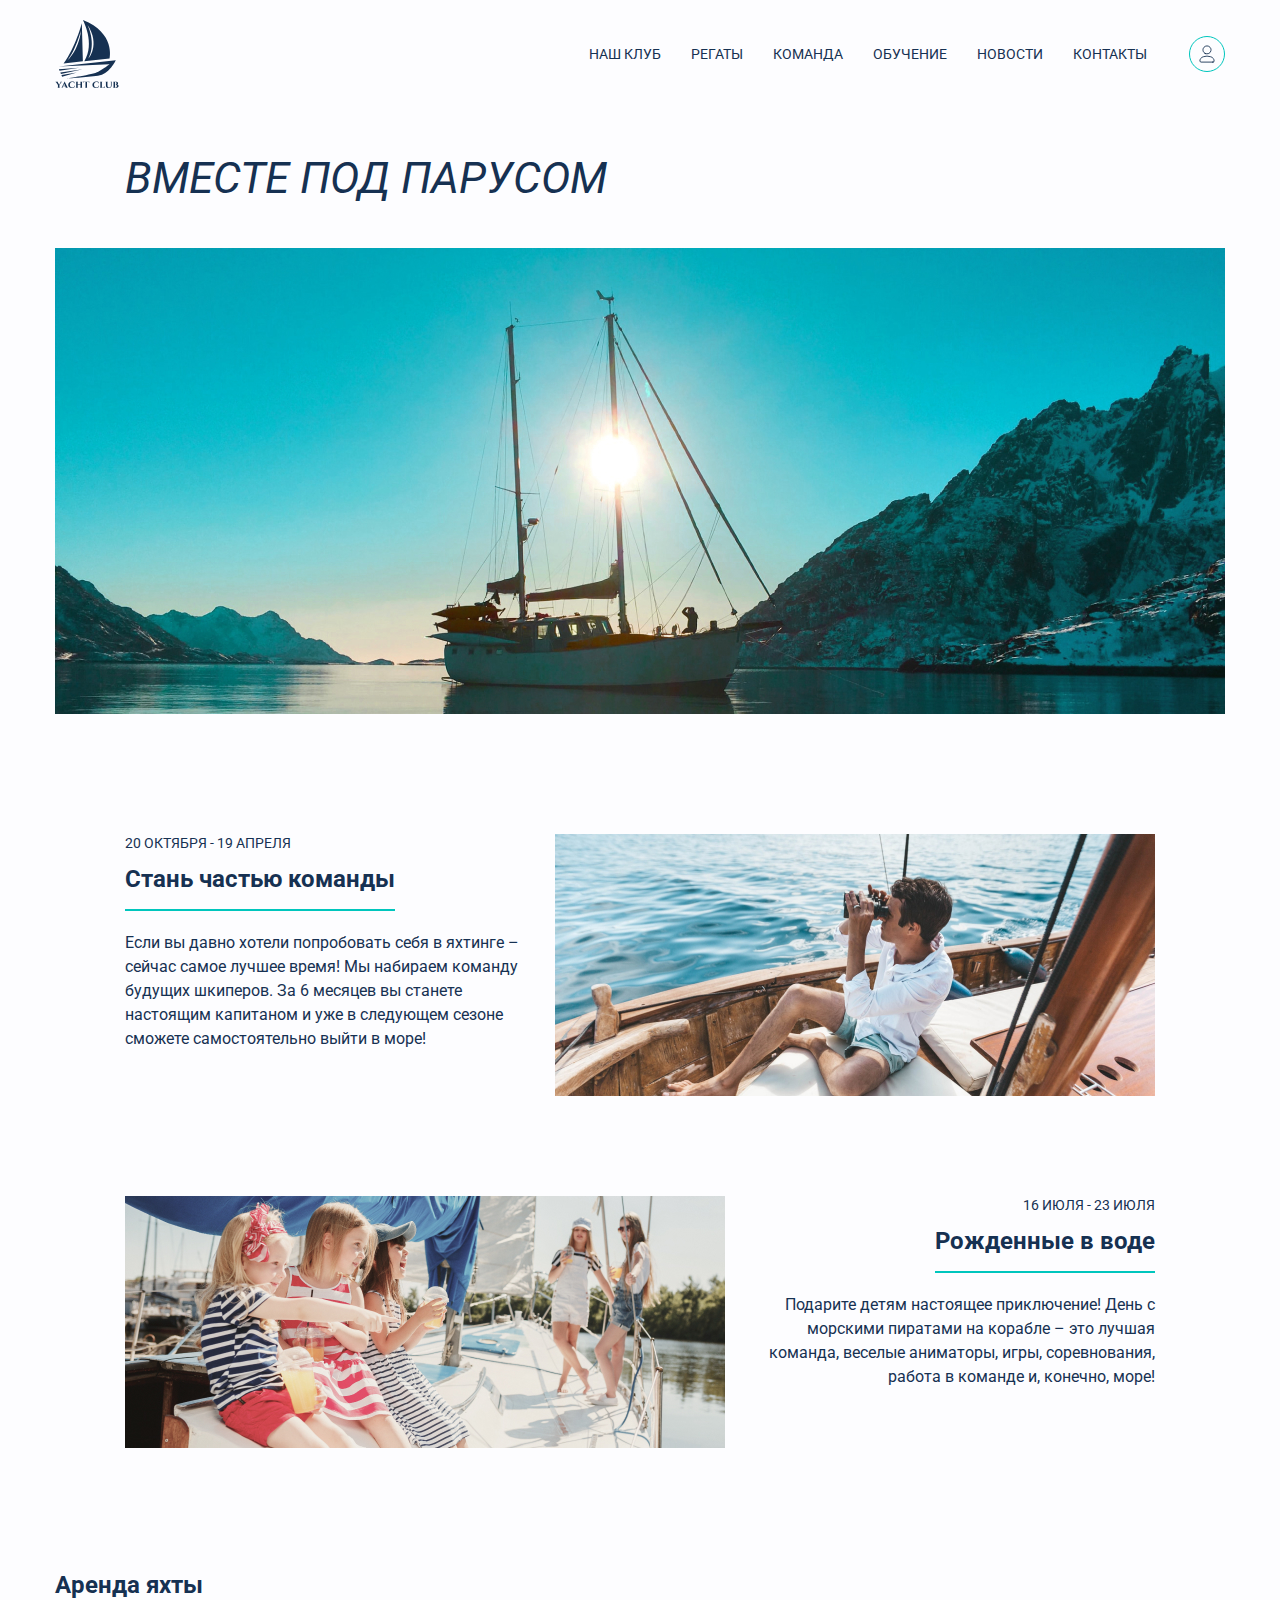
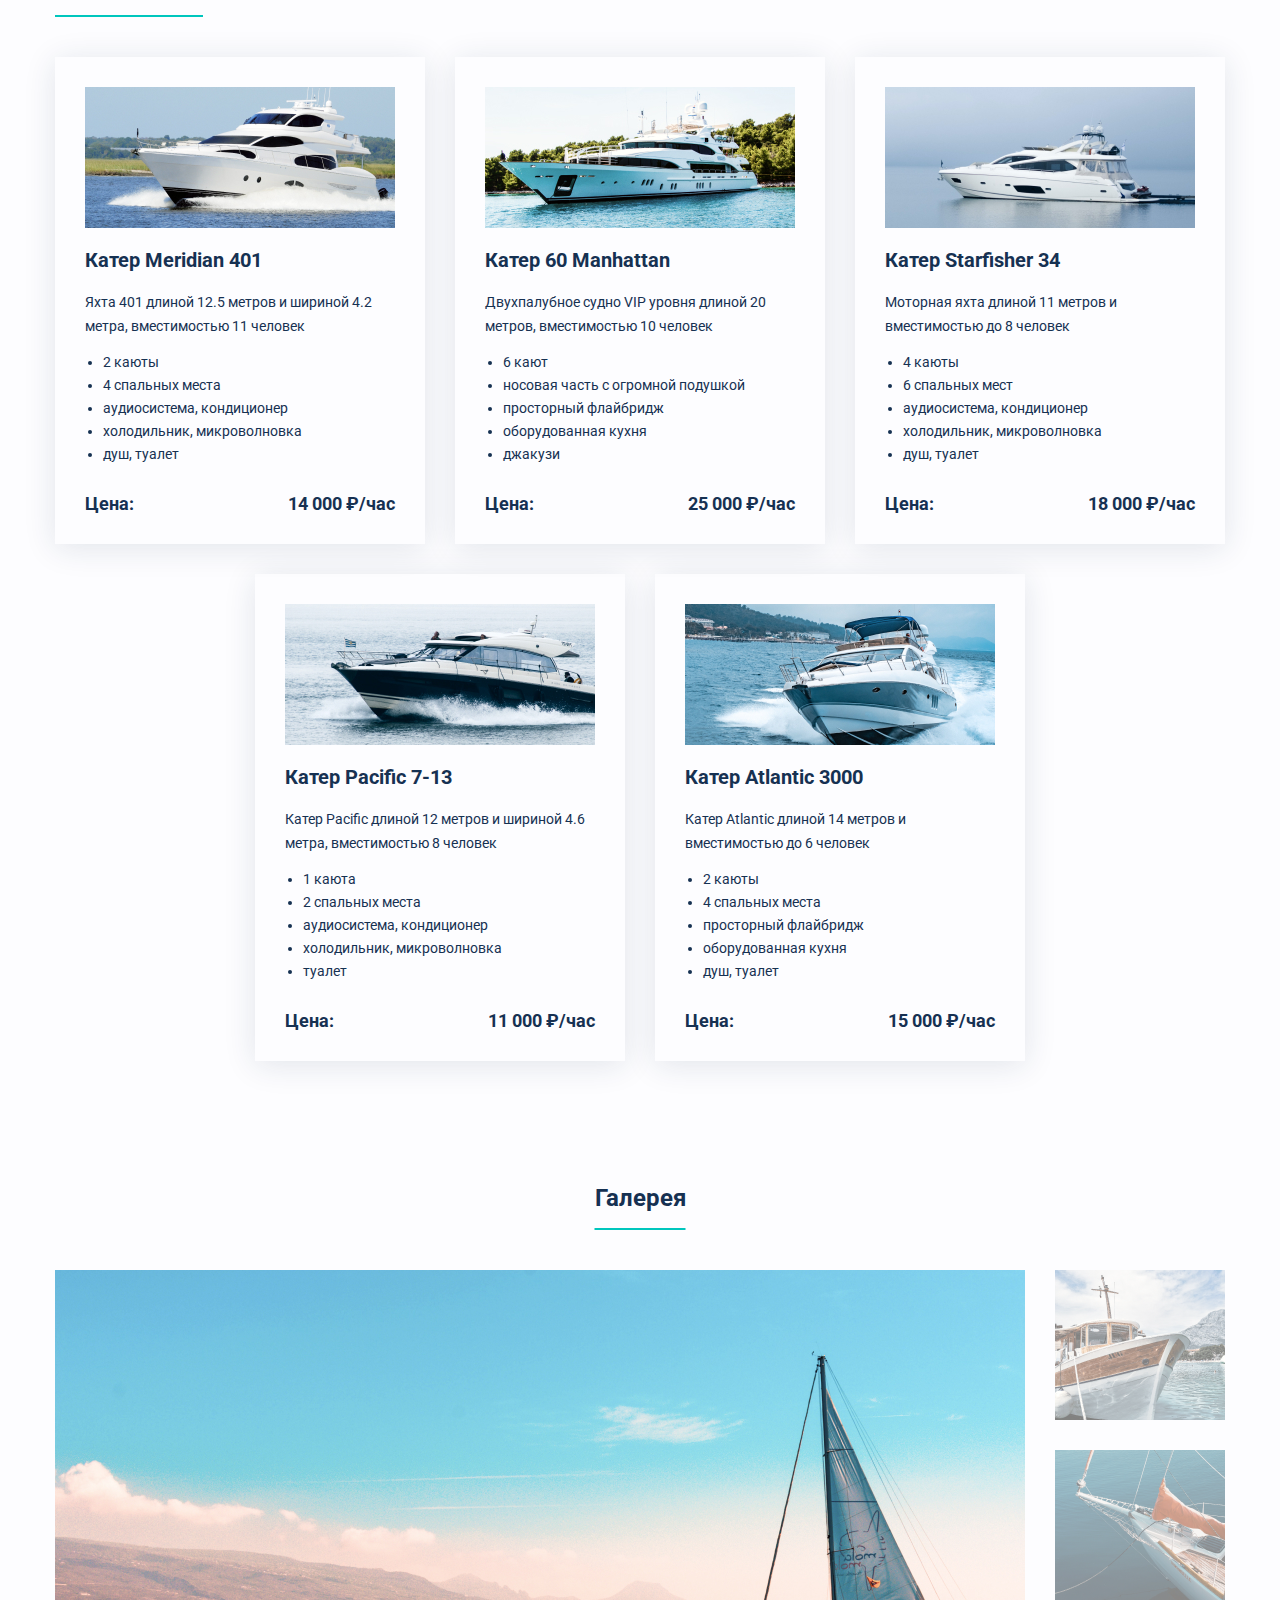
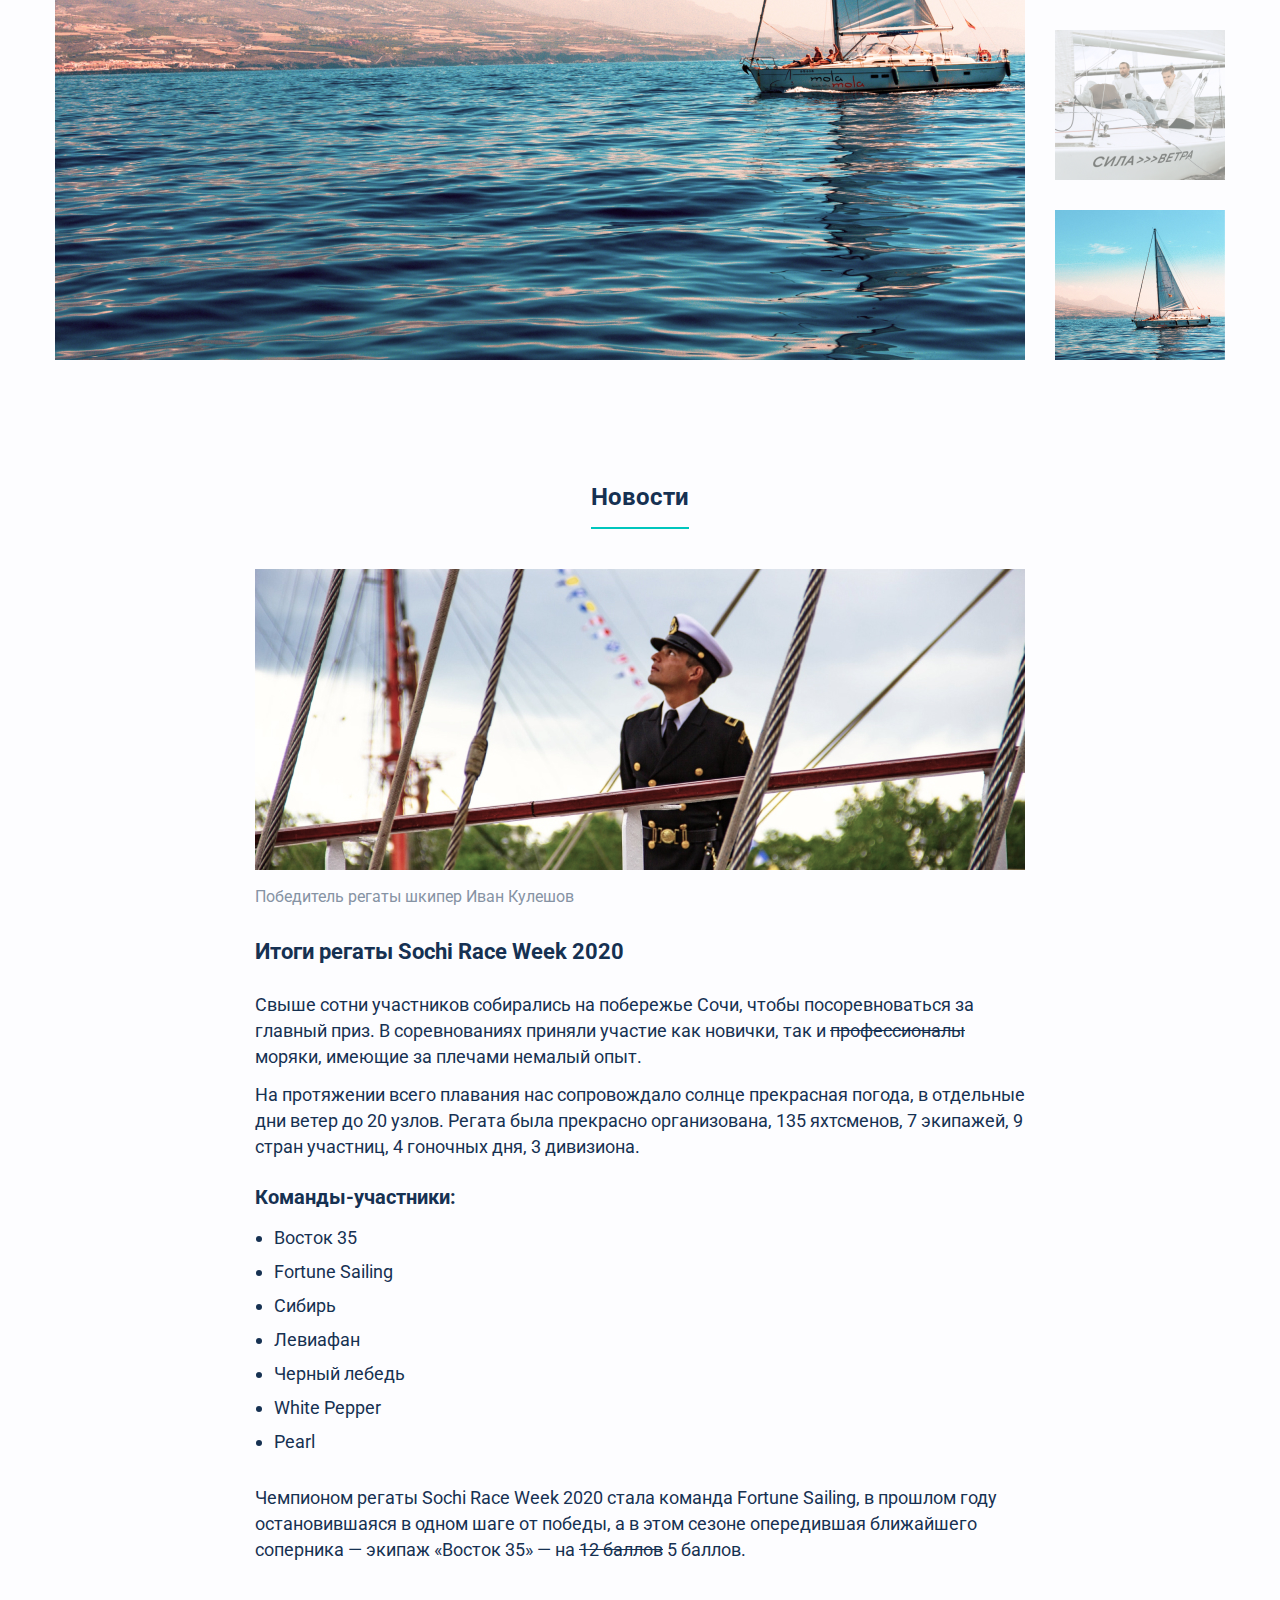
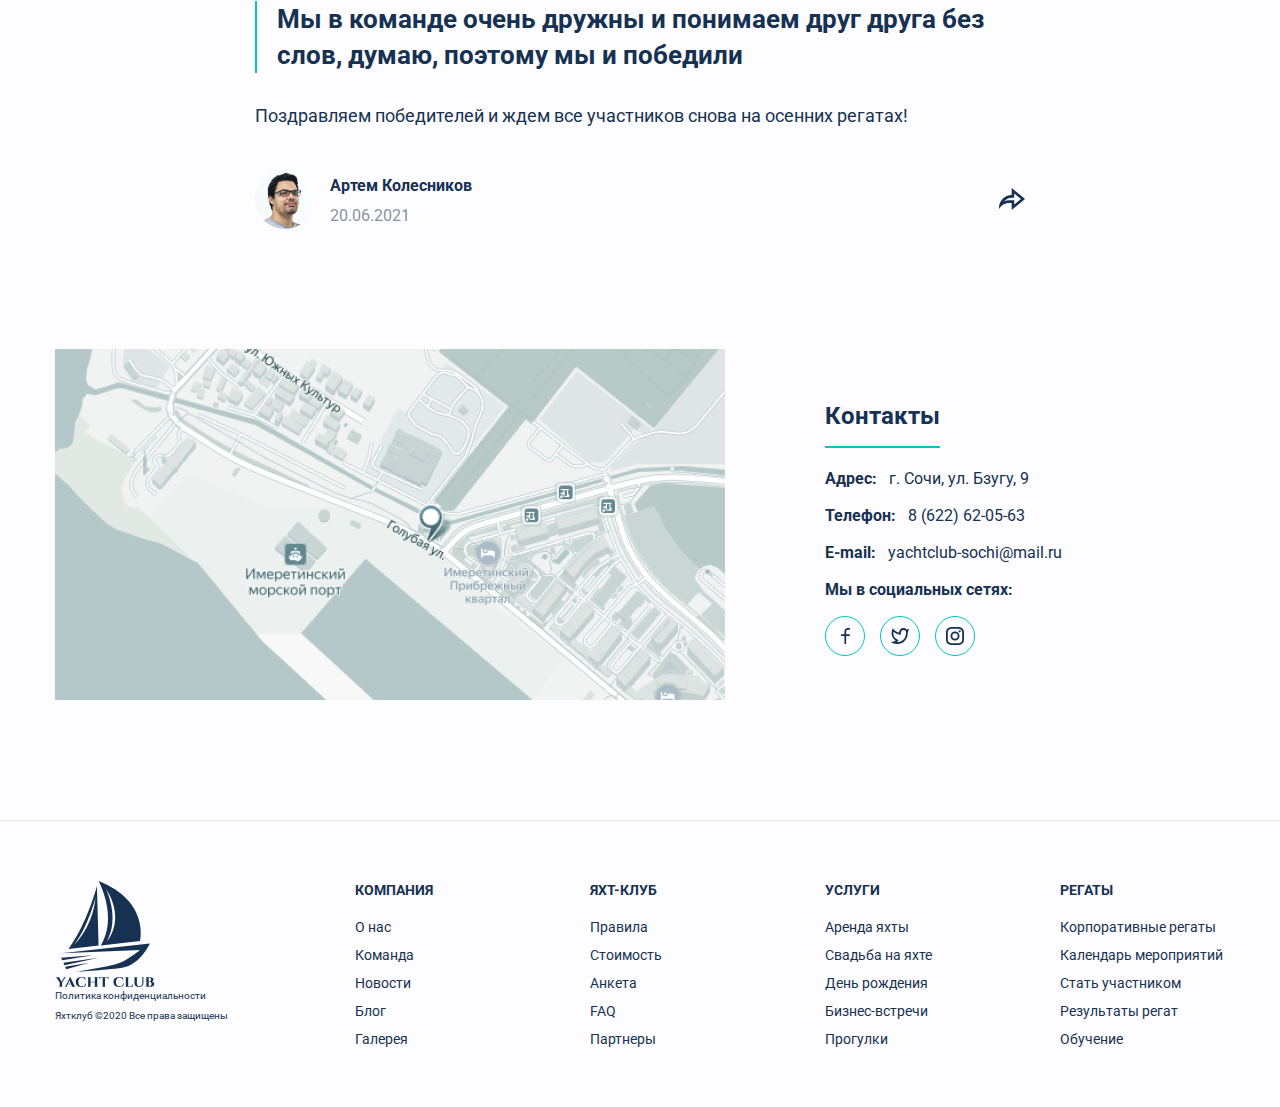
==== Start in programming/sail-club/index.html @ a85963a0 "new files" ====
<!DOCTYPE html>
<html lang="ru">
<head>
    <meta charset="UTF-8">
    <link rel="preconnect" href="https://fonts.googleapis.com">
    <link rel="preconnect" href="https://fonts.gstatic.com" crossorigin>
    <link href="https://fonts.googleapis.com/css2?family=Roboto:ital,wght@0,400;0,700;1,400&display=swap" rel="stylesheet">
    <link href="css/style.css" rel="stylesheet">
    <title>Яхт-клуб</title>
</head>
<body class="page">
    <header class="page-header">
        <nav class="main-nav">
            <a class="logo" href="#"><img src="img/logo.svg" width="64" height="68" alt="Логотип яхт-клуба Yacht Club"></a>
            <ul class="site-navigation">
                <li class="site-navigation-item"><a href="#">Наш клуб</a></li>
                <li class="site-navigation-item"><a href="#">Регаты</a></li>
                <li class="site-navigation-item"><a href="#">Команда</a></li>
                <li class="site-navigation-item"><a href="#">Обучение</a></li>
                <li class="site-navigation-item"><a href="#">Новости</a></li>
                <li class="site-navigation-item"><a href="#">Контакты</a></li>
            </ul>
            <a class="signin" href="#"><img src="img/user.svg" width="16" height="18" alt="Кабинет пользователя"></a>
        </nav>
    </header>

    <main class="main-content">
        <section class="hero">
            <h1>Вместе под парусом</h1>
            <img src="img/main-photo-1.jpg" width="1170" height="466" alt="Парусное судно на закате">
        </section>
        <article class="blog-article blog-article-1">
            <div class="blog-article-content">
                <p class="blog-article-date"><time datetime="2024-10-20">20 октября</time> - <time datetime="2025-04-19">19 апреля</time></p>
                <h2>Стань частью команды</h2>
                <p class="blog-article-description">Если вы давно хотели попробовать себя в яхтинге – сейчас самое лучшее время! Мы набираем команду будущих шкиперов. За 6 месяцев вы станете настоящим капитаном и уже в следующем сезоне сможете самостоятельно выйти в море!</p>
            </div>
            <img class="blog-article-img" src="img/blog-photo-1.jpg" width="600" height="262" alt="Мужчина на яхте смотрит в бинокль">
        </article>
        <article class="blog-article blog-article-2">
            <div class="blog-article-content">
                <p class="blog-article-date"><time datetime="2024-07-16">16 июля</time> - <time datetime="2025-07-23">23 июля</time></p>
                <h2>Рожденные в воде</h2>
                <p class="blog-article-description">Подарите детям настоящее приключение! День с морскими пиратами на корабле – это лучшая команда, веселые аниматоры, игры, соревнования, работа в команде и, конечно, море!</p>
            </div>
            <img class="blog-article-img" src="img/blog-photo-2.jpg" width="600" height="252" alt="Дети и взрослые на яхте">
        </article>
        <section class="rent">
            <h2>Аренда яхты</h2>
            <ul class="cards">
                <li class="card">
                    <img class="card-img" src="img/photo-card-1.jpg" width="310" height="141" alt="Катер">
                    <h3 class="card-title">Катер Meridian 401</h3>
                    <p class="card-description">Яхта 401 длиной 12.5 метров и шириной 4.2 метра, вместимостью 11 человек</p>
                    <ul class="card-features">
                        <li>2 каюты</li>
                        <li>4 спальных места</li>
                        <li>аудиосистема, кондиционер</li>
                        <li>холодильник, микроволновка</li>
                        <li>душ, туалет</li>
                    </ul>
                    <p class="card-price">
                        <span class="card-price-name">Цена:</span>
                        <span class="card-price-value">14 000 ₽/час</span>
                    </p>
                </li>
                <li class="card">
                    <img class="card-img" src="img/photo-card-2.jpg" width="310" height="141" alt="Катер">
                    <h3 class="card-title">Катер 60 Manhattan</h3>
                    <p class="card-description">Двухпалубное судно VIP уровня длиной 20 метров, вместимостью 10 человек</p>
                    <ul class="card-features">
                        <li>6 кают</li>
                        <li>носовая часть с огромной подушкой</li>
                        <li>просторный флайбридж</li>
                        <li>оборудованная кухня</li>
                        <li>джакузи</li>
                    </ul>
                    <p class="card-price">
                        <span class="card-price-name">Цена:</span>
                        <span class="card-price-value">25 000 ₽/час</span>
                    </p>
                </li>
                <li class="card">
                    <img class="card-img" src="img/photo-card-3.jpg" width="310" height="141" alt="Катер">
                    <h3 class="card-title">Катер Starfisher 34</h3>
                    <p class="card-description">Моторная яхта длиной 11 метров и вместимостью до 8 человек</p>
                    <ul class="card-features">
                        <li>4 каюты</li>
                        <li>6 спальных мест</li>
                        <li>аудиосистема, кондиционер</li>
                        <li>холодильник, микроволновка</li>
                        <li>душ, туалет</li>
                    </ul>
                    <p class="card-price">
                        <span class="card-price-name">Цена:</span>
                        <span class="card-price-value">18 000 ₽/час</span>
                    </p>
                </li>
                <li class="card">
                    <img class="card-img" src="img/photo-card-4.jpg" width="310" height="141" alt="Катер">
                    <h3 class="card-title">Катер Pacific 7-13</h3>
                    <p class="card-description">Катер Pacific длиной 12 метров и шириной 4.6 метра, вместимостью 8 человек</p>
                    <ul class="card-features">
                        <li>1 каюта</li>
                        <li>2 спальных места</li>
                        <li>аудиосистема, кондиционер</li>
                        <li>холодильник, микроволновка</li>
                        <li>туалет</li>
                    </ul>
                    <p class="card-price">
                        <span class="card-price-name">Цена:</span>
                        <span class="card-price-value">11 000 ₽/час</span>
                    </p>
                </li>
                <li class="card">
                    <img class="card-img" src="img/photo-card-5.jpg" width="310" height="141" alt="Катер">
                    <h3 class="card-title">Катер Atlantic 3000</h3>
                    <p class="card-description">Катер Atlantic длиной 14 метров и вместимостью до 6 человек</p>
                    <ul class="card-features">
                        <li>2 каюты</li>
                        <li>4 спальных места</li>
                        <li>просторный флайбридж</li>
                        <li>оборудованная кухня</li>
                        <li>душ, туалет</li>
                    </ul>
                    <p class="card-price">
                        <span class="card-price-name">Цена:</span>
                        <span class="card-price-value">15 000 ₽/час</span>
                    </p>
                </li>
            </ul>
        </section>
        <section class="gallery">
            <h2>Галерея</h2>
            <div class="slider">
                <img class="active-photo" src="img/gallery-photo-4.jpg" width="970" height="690" alt="Фото из галереи">
                <ul class="preview-list">
                    <li><a href="#"><img src="img/preview-gallery-photo-1.jpg" width="170" height="150" alt="Фото из галереи"></a></li>
                    <li><a href="#"><img src="img/preview-gallery-photo-2.jpg" width="170" height="150" alt="Фото из галереи"></a></li>
                    <li><a href="#"><img src="img/preview-gallery-photo-3.jpg" width="170" height="150" alt="Фото из галереи"></a></li>
                    <li><a href="#" class="active-item"><img src="img/preview-gallery-photo-4.jpg" width="170" height="150" alt="Фото из галереи"></a></li>
                </ul>
            </div>
        </section>
        <section class="news">
            <h2>Новости</h2>
            <article class="post">
                <figure class="post-img">
                    <img src="img/news-photo.jpg" width="770" height="301" alt="Человек в форме моряка на морском судне">
                    <figcaption>Победитель регаты шкипер Иван Кулешов</figcaption>
                </figure>
                <div class="post-content">
                    <h3>Итоги регаты Sochi Race Week 2020</h3>
                    <p>Свыше сотни участников собирались на побережье Сочи, чтобы посоревноваться за главный приз. В соревнованиях приняли участие как новички, так и <del>профессионалы</del> <ins>моряки</ins>, имеющие за плечами немалый опыт.</p>
                    <p>На протяжении всего плавания нас сопровождало солнце прекрасная погода, в отдельные дни ветер до 20 узлов. Регата была прекрасно организована, 135 яхтсменов, 7 экипажей, 9 стран участниц, 4 гоночных дня, 3 дивизиона.</p>
                    <h4>Команды-участники:</h4>
                    <ul>
                        <li>Восток 35</li>
                        <li>Fortune Sailing</li>
                        <li>Сибирь</li>
                        <li>Левиафан</li>
                        <li>Черный лебедь</li>
                        <li>White Pepper</li>
                        <li>Pearl</li>
                    </ul>
                    <p>Чемпионом регаты Sochi Race Week 2020 стала команда Fortune Sailing, в прошлом году остановившаяся в одном шаге от победы, а в этом сезоне опередившая ближайшего соперника — экипаж «Восток 35» — на <del>12 баллов</del> <ins>5 баллов</ins>.</p>
                    <blockquote>Мы в команде очень дружны и понимаем друг друга без слов, думаю, поэтому мы и победили</blockquote>
                    <p>Поздравляем победителей и ждем все участников снова на осенних регатах!</p>
                </div>
                <footer class="post-footer">
                    <img class="post-author-img" src="img/author.jpg" width="60" height="60" alt="Артем Колесников">
                    <p class="post-meta">
                        <a href="#">Артем Колесников</a>
                        <time datetime="2021-06-20">20.06.2021</time>
                    </p>
                        <a class="post-share" href="#"><img src="img/share.svg" width="26" height="22" alt="Поделиться"></a>
                </footer>
            </article>
        </section>
        <section class="contacts">
            <div class="contacts-content">
                <h2>Контакты</h2>
                <ul class="contact-items">
                    <li class="contact-item">
                        <h3>Адрес:</h3>
                        <address>г. Сочи, ул. Бзугу, 9</address>
                    </li>
                    <li class="contact-item">
                        <h3>Телефон:</h3>
                        <a href="tel:+7622620563">8 (622) 62-05-63</a>
                    </li>
                    <li class="contact-item">
                        <h3>E-mail:</h3>
                        <a href="mailto:yachtclub-sochi@mail.ru">yachtclub-sochi@mail.ru</a>
                    </li>
                    <li class="contact-item">
                        <h3>Мы в социальных сетях:</h3>
                        <ul class="social-list">
                            <li class="social-item"><a href="#"><img src="img/facebook.svg" width="9" height="16" alt="Facebook"></a></li>
                            <li class="social-item"><a href="#"><img src="img/twitter.svg" width="18" height="16" alt="Twitter"></a></li>
                            <li class="social-item"><a href="#"><img src="img/instagram.svg" width="18" height="18" alt="Instagram"></a></li>
                        </ul>
                    </li>
                </ul>
            </div>
            <img class="contacts-img" src="img/map.png" width="670" height="351" alt="Карта с адресом яхт клуба">
        </section>
    </main>

    <footer class="main-footer">
        <div class="footer-container">
            <div class="footer-column">
                <a class="logo" href="#"><img src="img/logo.svg" width="100" height="106" alt="Логотип яхт клуба"></a>
                <p class="policy"><a href="#">Политика конфиденциальности</a></p>
                <p class="copyright">Яхтклуб ©2020 Все права защищены</p>
            </div>
            <ul class="footer-navigation-topics">
                <li class="footer-navigation-topic">
                    <h2>Компания</h2>
                    <ul class="footer-navigation">
                        <li class="footer-navigation-item"><a href="#">О нас</a></li>
                        <li class="footer-navigation-item"><a href="#">Команда</a></li>
                        <li class="footer-navigation-item"><a href="#">Новости</a></li>
                        <li class="footer-navigation-item"><a href="#">Блог</a></li>
                        <li class="footer-navigation-item"><a href="#">Галерея</a></li>
                    </ul>
                </li>
                <li class="footer-navigation-topic">
                    <h2>Яхт-клуб</h2>
                    <ul class="footer-navigation">
                        <li class="footer-navigation-item"><a href="#">Правила</a></li>
                        <li class="footer-navigation-item"><a href="#">Стоимость</a></li>
                        <li class="footer-navigation-item"><a href="#">Анкета</a></li>
                        <li class="footer-navigation-item"><a href="#">FAQ</a></li>
                        <li class="footer-navigation-item"><a href="#">Партнеры</a></li>
                    </ul>
                </li>
                <li class="footer-navigation-topic">
                    <h2>Услуги</h2>
                    <ul class="footer-navigation">
                        <li class="footer-navigation-item"><a href="#">Аренда яхты</a></li>
                        <li class="footer-navigation-item"><a href="#">Свадьба на яхте</a></li>
                        <li class="footer-navigation-item"><a href="#">День рождения</a></li>
                        <li class="footer-navigation-item"><a href="#">Бизнес-встречи</a></li>
                        <li class="footer-navigation-item"><a href="#">Прогулки</a></li>
                    </ul>
                </li>
                <li class="footer-navigation-topic">
                    <h2>Регаты</h2>
                    <ul class="footer-navigation">
                        <li class="footer-navigation-item"><a href="#">Корпоративные регаты</a></li>
                        <li class="footer-navigation-item"><a href="#">Календарь мероприятий</a></li>
                        <li class="footer-navigation-item"><a href="#">Стать участником</a></li>
                        <li class="footer-navigation-item"><a href="#">Результаты регат</a></li>
                        <li class="footer-navigation-item"><a href="#">Обучение</a></li>
                    </ul>
                </li>
            </ul>
        </div>
    </footer>
</body>
</html>
---- Start in programming/sail-club/css/style.css ----
body {
    font-family: "Roboto", sans-serif;
    font-size: 16px;
    line-height: 24px;
    color: #163152;
    background-color: #FDFDFF;
    margin: 0;
}

.page-header {
    width: 1170px;
    margin: 0 auto;
    margin-bottom: 40px;
    padding: 20px 55px;
}

.main-nav {
    display: flex;
    align-items: center;
}

.logo {
    margin-right: auto;
    margin: 0;
    width: 64px;
    height: 68px;
}

.site-navigation {
    padding: 0;
    margin: 0;
    margin-right: 40px;
    list-style: none;
    width: 560px;
    margin-left: auto;
    display: flex;
}

.site-navigation-item {
    margin-right: 30px;
}

.site-navigation-item:last-child {
    margin-right: 0;
}

.site-navigation-item a {
    font-size: 14px;
    line-height: 18px;
    text-transform: uppercase;
    color: #163152;
    text-decoration: none;
}

.site-navigation-item a:hover {
    color: rgba(22, 49, 82, 0.5);
}

.site-navigation-item a:active {
    color: rgba(22, 49, 82, 0.3);
}

.signin {
    width: 34px;
    height: 34px;
    display: flex;
    align-items: center;
    justify-content: center;
    border: #00C6BD 1px solid;
    border-radius: 50%;
}

.signin:hover {
    opacity: 0.5;
}

.signin:active {
    opacity: 0.3;
}

.main-content {
    margin: 0 auto;
    padding: 0 55px;
    width: 1170px;
}

.hero {
    margin-bottom: 120px;
}

.hero h1 {
    margin-top: 0;
    margin-bottom: 40px;
    font-style: italic;
    font-weight: normal;
    font-size: 44px;
    line-height: 60px;
    text-transform: uppercase;
    margin-left: 70px;
}

.hero img {
    display: block;
}

.blog-article {
    width: 1030px;
    margin: 0 auto;
    display: flex;
    justify-content: space-between;
}

.blog-article-content {
    width: 400px;
}

.blog-article-img {
    width: 600px;
}

.blog-article-1 {
    margin-bottom: 100px;
}

.blog-article-1 .blog-article-content {
    margin-right: 30px;
}

.blog-article-2 {
    margin-bottom: 120px;
    flex-direction: row-reverse;
}

.blog-article-2 .blog-article-content {
    text-align: right;
}

.blog-article-2 .blog-article-img {
    margin-right: 30px;
}

.blog-article h2 {
    margin-top: 0;
    margin-bottom: 35px;
    font-size: 24px;
    line-height: 34px;
    text-decoration: underline;
    text-decoration-color: #00C6BD;
    text-decoration-thickness: 2px;
    text-underline-offset: 15px;
    text-underline-position: under;
}

.blog-article-date {
    font-size: 14px;
    line-height: 18px;
    text-transform: uppercase;
    margin-top: 0;
    margin-bottom: 10px;
}

.blog-article-description {
    margin-top: 0;
}

.rent {
    margin-bottom: 120px;
}

.rent h2 {
    margin: 0;
    margin-bottom: 55px;
    font-size: 24px;
    line-height: 34px;
    text-decoration: underline;
    text-decoration-color: #00c6bd;
    text-decoration-thickness: 2px;
    text-underline-offset: 15px;
    text-underline-position: under;
}

.cards {
    display: flex;
    justify-content: center;
    flex-wrap: wrap;
    padding: 0;
    margin: 0;
    list-style: none;
    gap: 30px;
}

.card {
    width: 310px;
    padding: 30px;
    box-shadow: 0px 4px 30px rgba(22, 49, 82, 0.12);
}

.card-img {
    display: block;
    margin-bottom: 21px;
}

.card-title {
    margin: 0;
    margin-bottom: 18px;
    font-size: 20px;
    line-height: 23px;
}

.card-description {
    margin: 0;
    margin-bottom: 15px; 
    font-size: 14px; 
    line-height: 24px;  
}

.card-features {
    padding: 0;
    margin: 0;
    margin-left: 18px;
    margin-bottom: 29px;
    list-style-type: disc;
}

.card-features li {
    margin-bottom: 4px;
    font-size: 14px; 
    line-height: 19px; 
}

.card-price {
    display: flex;
    justify-content: space-between;
    margin: 0;
    font-weight: bold;
    font-size: 18px;
    line-height: 21px;
}

.gallery {
    margin-bottom: 120px;
}

.gallery h2 {
    margin: 0;
    margin-bottom: 55px;
    font-size: 24px;
    line-height: 34px;
    text-align: center;
    text-decoration: underline;
    text-decoration-color: #00c6bd;
    text-decoration-thickness: 2px;
    text-underline-offset: 15px;
    text-underline-position: under;
}

.slider {
    display: flex;
    align-items: flex-start;
}

.active-photo {
    width: 970px;
    margin-right: 30px;
}

.preview-list {
    padding: 0;
    margin: 0;
    list-style: none;
    width: 170px;
}

.preview-list li {
    margin-bottom: 30px;
}

.preview-list li:last-child {
    margin-bottom: 0;
}

.preview-list a {
    position: relative;
    display: block;
}

.preview-list a::before {
    content: "";
    position: absolute;
    top: 0;
    bottom: 0;
    left: 0;
    right: 0;
    background-color: rgba(255, 255, 255, 0.5);
}

.preview-list a.active-item::before {
    background-color: transparent;
}

.preview-list img {
    display: block;
}

.news {
    width: 770px;
    margin: 0 auto;
    margin-bottom: 120px;
}

.news h2 {
    margin: 0;
    margin-bottom: 55px;
    font-size: 24px;
    line-height: 34px;
    text-align: center;
    text-decoration: underline;
    text-decoration-color: #00C6BD;
    text-decoration-thickness: 2px;
    text-underline-offset: 15px;
    text-underline-position: under;
}

.post-img {
    margin: 0;
    margin-bottom: 33px;
}

.post-img img {
    display: block;
    margin-bottom: 17px;
}

.post-img figcaption {
    margin: 0;
    font-size: 16px;
    line-height: 19px;
    color: #8693a4;
}

.post-content h3 {
    font-size: 22px;
    line-height: 26px;
    margin-top: 33px;
    margin-bottom: 27px;
}

.post h4 {
    margin-top: 24px;
    margin-bottom: 15px;
    font-size: 20px;
    line-height: 26px;
}

.post-content p {
    font-size: 18px;
    line-height: 26px;
    margin: 12px 0;
}

.post-content ins {
    text-decoration: none;
}

.post-content ul {
    padding: 0;
    margin: 0;
    margin-top: 15px;
    margin-bottom: 30px;
    margin-left: 19px;
    font-size: 18px;
    line-height: 26px;
}

.post-content li {
    margin-bottom: 8px;
}

.post-content blockquote {
    padding: 0 20px;
    margin: 0;
    margin-top: 38px;
    margin-bottom: 30px;
    font-weight: bold;
    font-size: 26px;
    line-height: 36px;
    border-left: 2px solid #00c6bd;
}  

.post-footer {
    display: flex;
    margin-top: 40px;
}

.post-author-img {
    width: 60px;
    margin-right: 15px;
    border-radius: 50%;
}

.post-meta {
    width: 500px;
    margin: 0;
    margin-top: 7px;
    margin-right: auto;
}

.post-share {
    width: 26px;
    margin-top: 19px;
}

.post-share:hover {
    opacity: 0.5;
}

.post-share:active {
    opacity: 0.3;
}

.post-meta a {
    display: block;
    margin-bottom: 9px;
    font-size: 16px;
    line-height: 19px;
    font-weight: bold;
    color: #163152;
    text-decoration: none;
}

.post-meta a:hover {
    color: rgba(22, 49, 82, 0.5);
}

.post-meta a:active {
    color: rgba(22, 49, 82, 0.3);
}

.post-meta time {
    color: #8693A4;
    font-size: 16px;
    line-height: 19px;
}

.contacts {
    display: flex;
    justify-content: space-between;
    flex-direction: row-reverse;
}

.contacts-content {
    width: 400px;
    padding-top: 50px;
}

.contacts-img {
    width: 670px;
}

.contacts h2 {
    margin: 0;
    margin-bottom: 35px;
    font-size: 24px;
    line-height: 34px;
    text-decoration: underline;
    text-decoration-color: #00c6bd;
    text-decoration-thickness: 2px;
    text-underline-offset: 15px;
    text-underline-position: under;
}

.contact-items {
    list-style: none;
    margin: 0;
    padding: 0;
}

.contact-item {
    font-size: 16px;
    line-height: 22px;
    margin: 0;
    margin-bottom: 15px;
}

.contact-item h3 {
    font-size: 16px;
    line-height: 22px;
    display: inline;
    margin: 0;
    margin-right: 8px;
}

.contact-item address {
    font-style: normal;
    display: inline;
}

.contact-item a {
    color: #163152;
    text-decoration: none;
}

.contact-item a:hover {
    color: rgba(22, 49, 82, 0.5);
}

.contact-item a:active {
    color: rgba(22, 49, 82, 0.3);
}

.social-list {
    display: flex;
    list-style: none;
    margin: 0;
    padding: 0;
    margin-top: 15px;
    list-style: none;
}

.social-item {
    margin-right: 15px;
}

.social-item a {
    display: flex;
    align-items: center;
    justify-content: center;
    width: 38px;
    height: 38px;
    border-radius: 50%;
    border: 1px solid #00c6bd;
}

.social-item a:hover {
    opacity: 0.5;
}

.social-item a:active {
    opacity: 0.3;
}

.main-footer {
    padding-top: 60px;
    padding-bottom: 60px;
    margin-top: 120px;
    font-size: 10px;
    line-height: 12px;
    border-top: 1px solid rgba(22, 49, 82, 0.1);
}

.footer-container {
    width: 1170px;
    margin: 0 auto;
    padding: 0 55px;
    display: flex;
    justify-content: space-between;
}

.footer-column {
    width: 175px;
}

.main-footer .logo {
    width: 100px;
    height: 106px;
    margin-bottom: 30px;
}

.footer-navigation-topics {
    display: flex;
    justify-content: space-between;
    width: 870px;
    list-style: none;
    padding: 0;
    margin: 0;
    font-size: 14px;
    line-height: 16px;
}

.footer-navigation-topic {
    width: 165px;
}

.footer-navigation-topic h2 {
    margin-top: 0;
    margin-bottom: 20px;
    font-size: 14px;
    line-height: 18px;
    text-transform: uppercase;
}

.footer-navigation {
    list-style: none;
    padding: 0;
    margin: 0;
}

.footer-navigation-item {
    margin-bottom: 12px;
}

.footer-navigation-item:last-child {
    margin-bottom: 0;
}

.footer-navigation-item a {
    color: #163152;
    text-decoration: none;
}

.footer-navigation-item a:hover {
    color: rgba(22, 49, 82, 0.5);
}

.footer-navigation-item a:active {
    color: rgba(22, 49, 82, 0.3);
}

.policy {
    margin: 0;
    margin-bottom: 8px;
}

.policy a {
    color: #163152;
    text-decoration: none;
}

.policy a:hover {
    color: rgba(22, 49, 82, 0.5);
}

.policy a:active {
    color: rgba(22, 49, 82, 0.3);
}

.copyright {
    margin: 0;
}
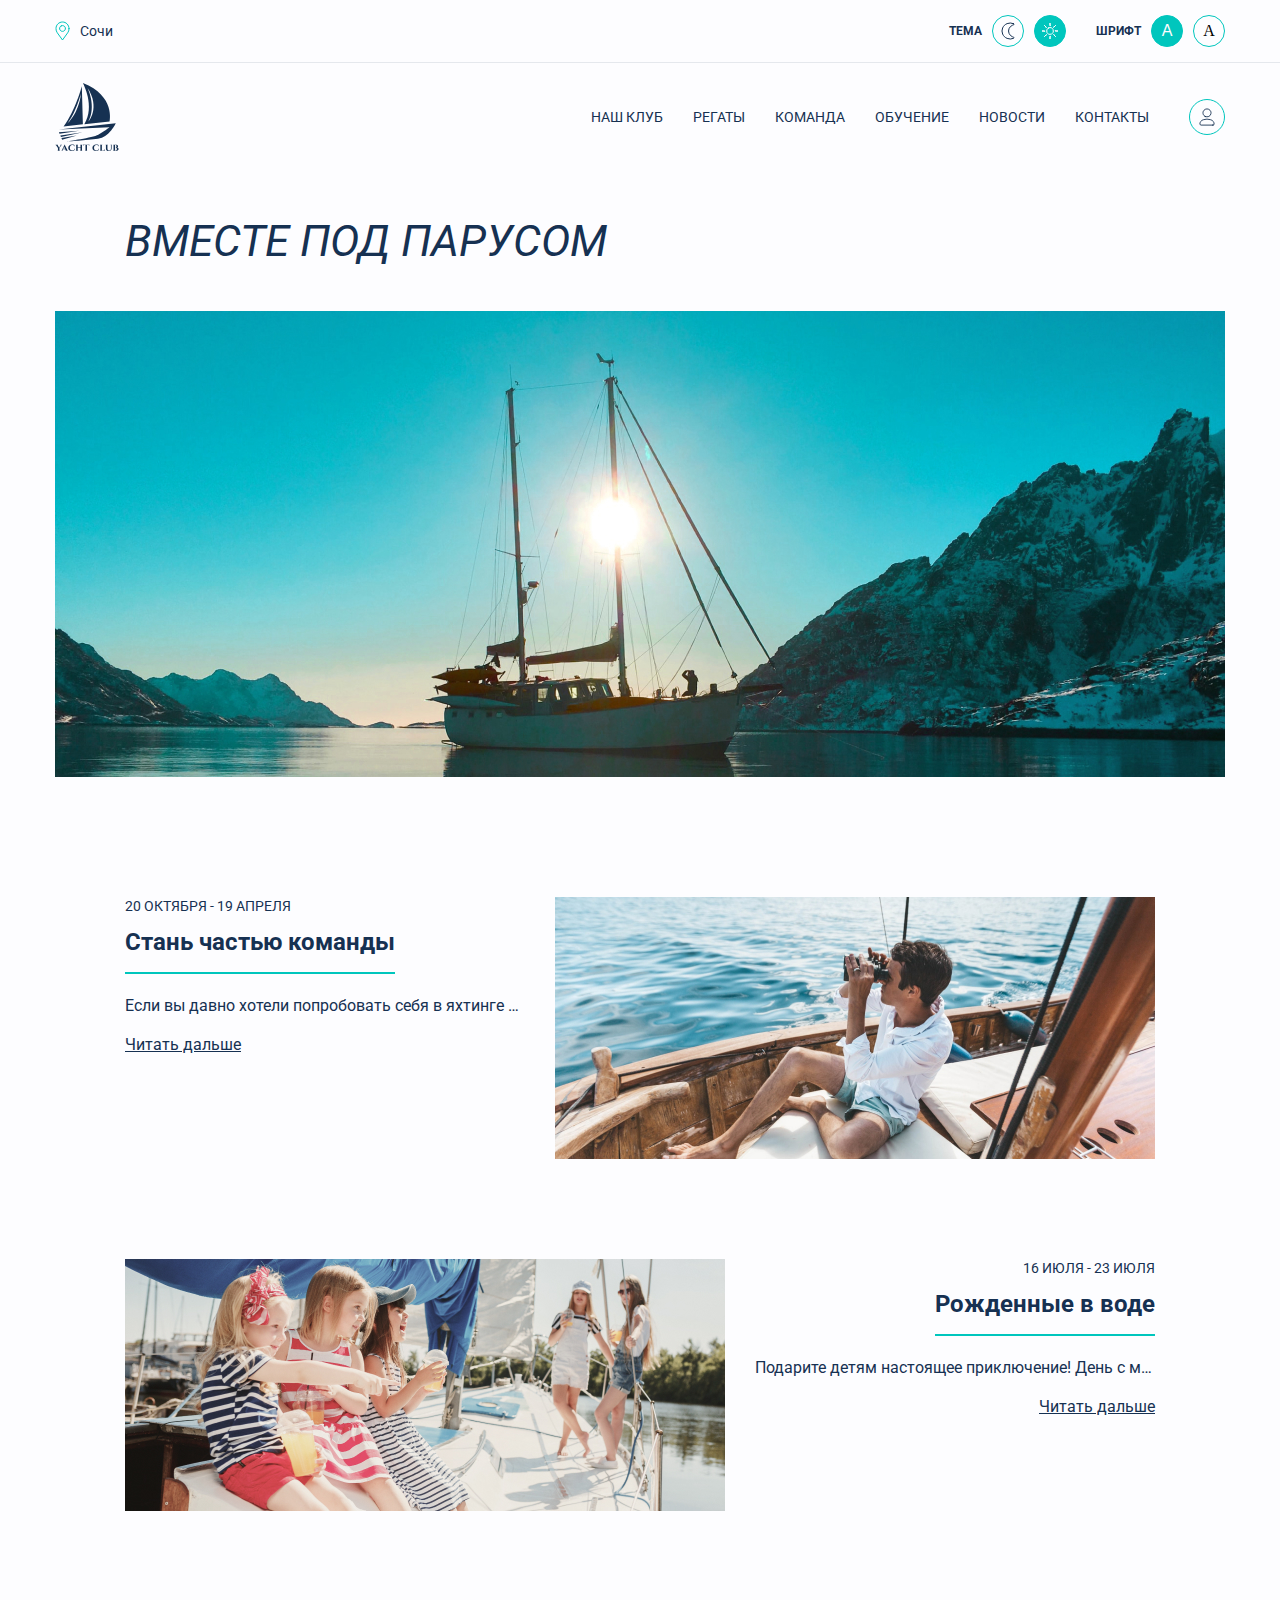
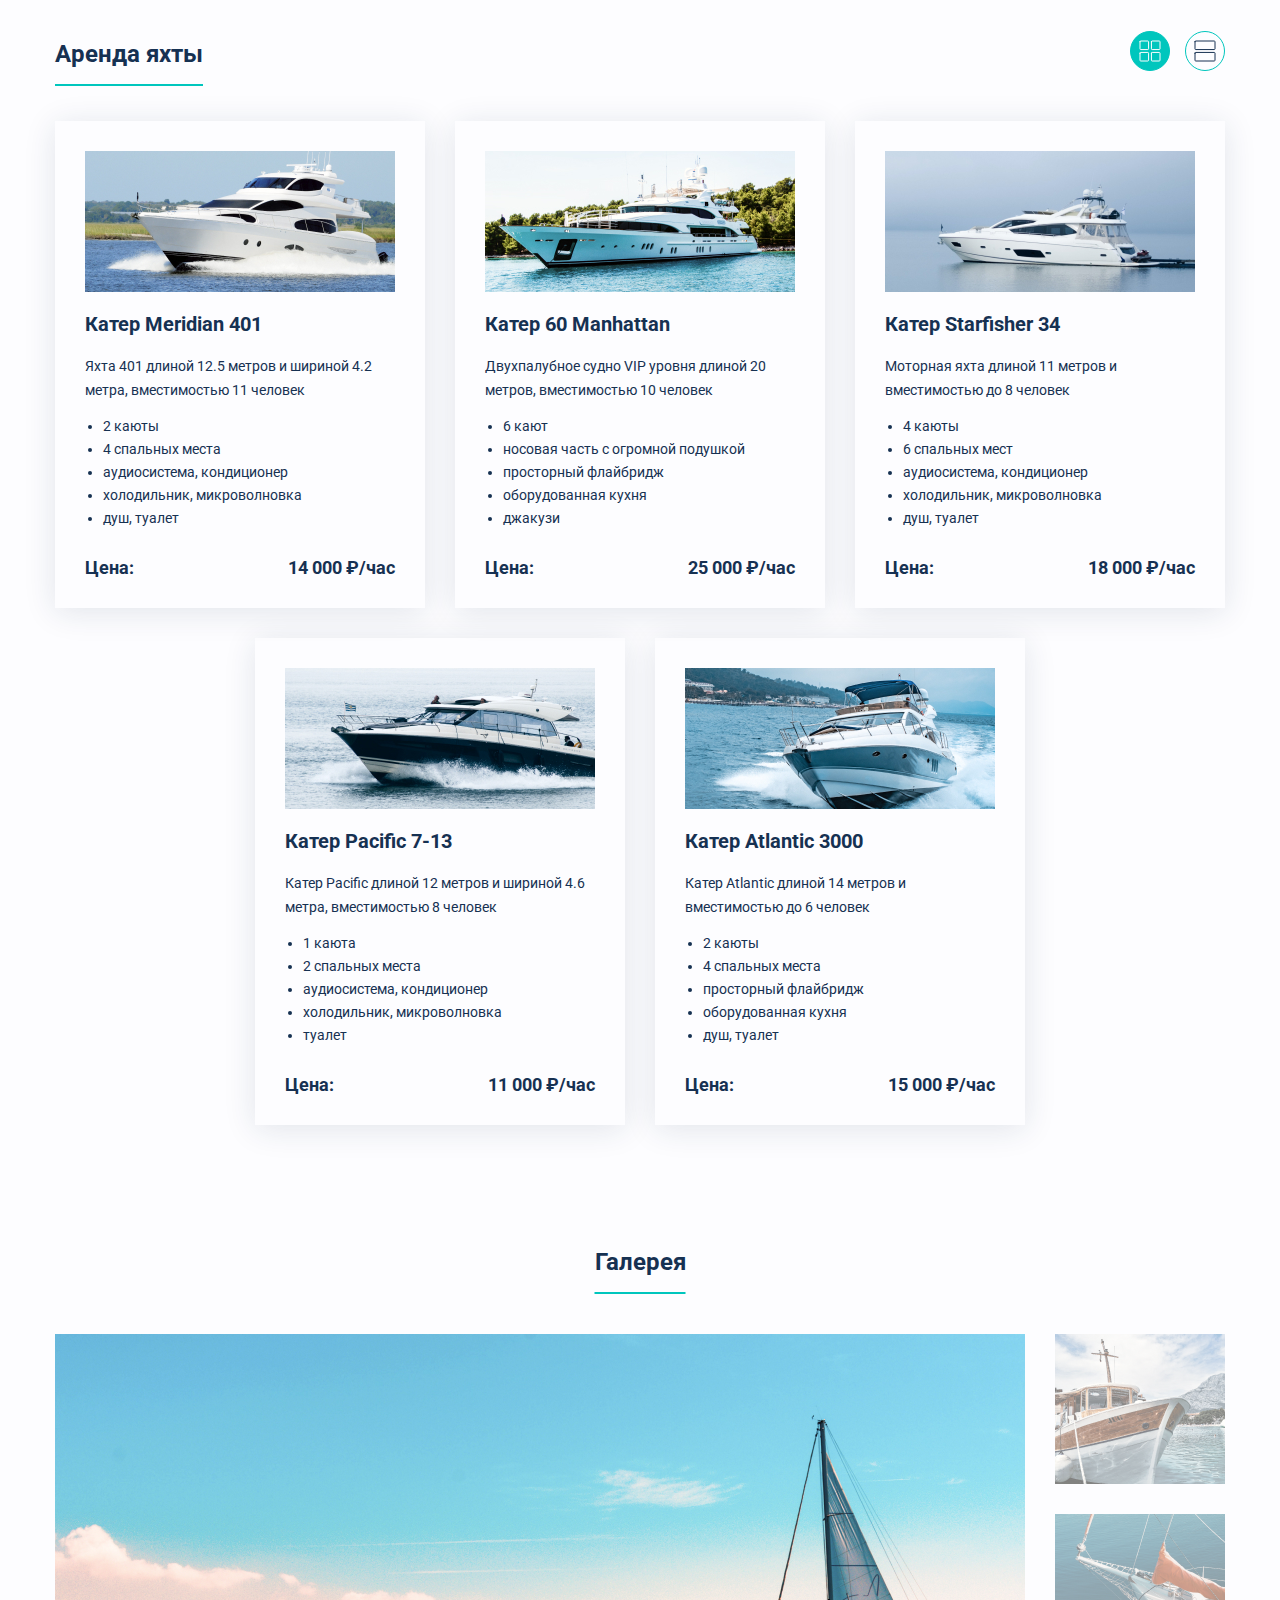
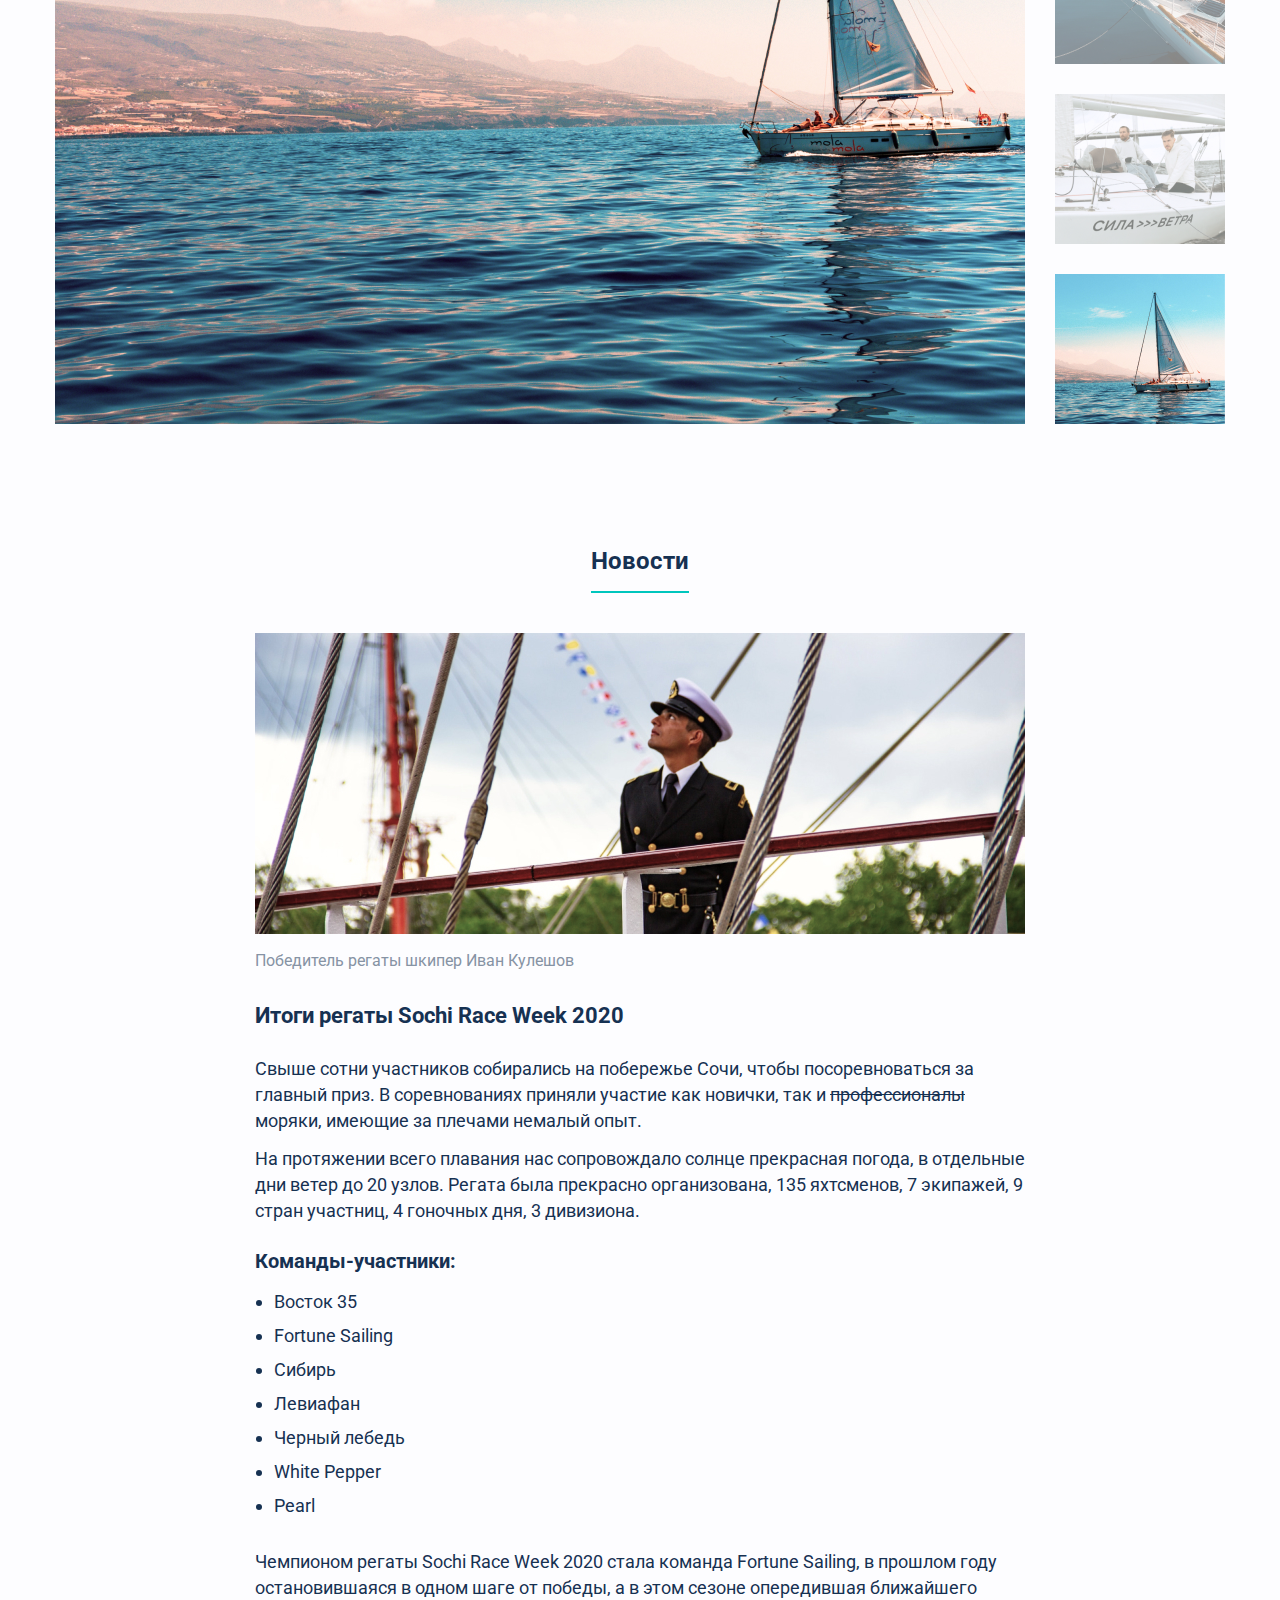
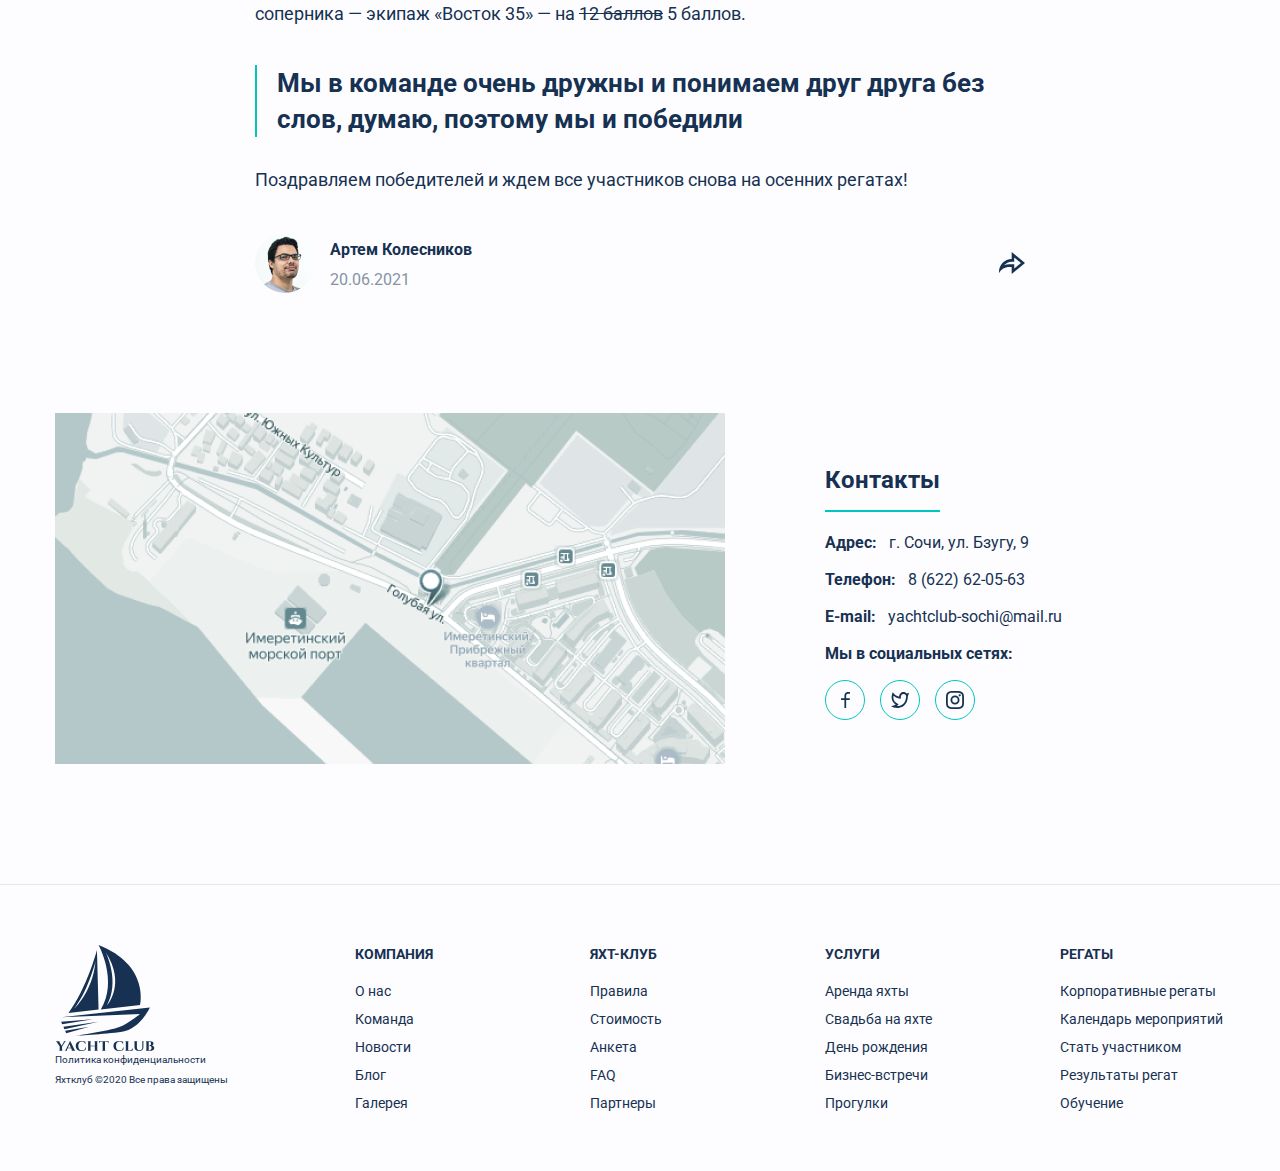
==== commit 75cfa244: "update" ====
--- a/Start in programming/sail-club/index.html
+++ b/Start in programming/sail-club/index.html
@@ -10,6 +10,21 @@
 </head>
 <body class="page">
     <header class="page-header">
+        <div class="services">
+            <div class="services-content">
+                <a class="location" href="#">Сочи</a>
+                <p class="caption">Тема</p>
+                <ul class="theme-switcher">
+                    <li><button class="theme-button-dark" type="button"></button></li>
+                    <li><button class="theme-button-light active" type="button"></button></li>
+                </ul>
+                <p class="caption">Шрифт</p>
+                <ul class="fonts">
+                    <li><button class="font-button-sans-serif active" type="button">А</button></li>
+                    <li><button class="font-button-serif" type="button">А</button></li>
+                </ul>
+            </div>
+        </div>
         <nav class="main-nav">
             <a class="logo" href="#"><img src="img/logo.svg" width="64" height="68" alt="Логотип яхт-клуба Yacht Club"></a>
             <ul class="site-navigation">
@@ -29,36 +44,46 @@
             <h1>Вместе под парусом</h1>
             <img src="img/main-photo-1.jpg" width="1170" height="466" alt="Парусное судно на закате">
         </section>
-        <article class="blog-article blog-article-1">
+        <article class="blog-article blog-article-1 short">
             <div class="blog-article-content">
                 <p class="blog-article-date"><time datetime="2024-10-20">20 октября</time> - <time datetime="2025-04-19">19 апреля</time></p>
                 <h2>Стань частью команды</h2>
                 <p class="blog-article-description">Если вы давно хотели попробовать себя в яхтинге – сейчас самое лучшее время! Мы набираем команду будущих шкиперов. За 6 месяцев вы станете настоящим капитаном и уже в следующем сезоне сможете самостоятельно выйти в море!</p>
+                <button class="more" type="button">Читать дальше</button>
             </div>
             <img class="blog-article-img" src="img/blog-photo-1.jpg" width="600" height="262" alt="Мужчина на яхте смотрит в бинокль">
         </article>
-        <article class="blog-article blog-article-2">
+        <article class="blog-article blog-article-2 short">
             <div class="blog-article-content">
                 <p class="blog-article-date"><time datetime="2024-07-16">16 июля</time> - <time datetime="2025-07-23">23 июля</time></p>
                 <h2>Рожденные в воде</h2>
                 <p class="blog-article-description">Подарите детям настоящее приключение! День с морскими пиратами на корабле – это лучшая команда, веселые аниматоры, игры, соревнования, работа в команде и, конечно, море!</p>
+                <button class="more" type="button">Читать дальше</button>
             </div>
             <img class="blog-article-img" src="img/blog-photo-2.jpg" width="600" height="252" alt="Дети и взрослые на яхте">
         </article>
         <section class="rent">
-            <h2>Аренда яхты</h2>
+            <header>
+                <h2>Аренда яхты</h2>
+                <ul class="card-view-buttons">
+                    <li class="card-view-item"><button class="card-view-button-grid active" type="button"></button></li>
+                    <li class="card-view-item"><button class="card-view-button-list" type="button"></button></li>
+                </ul>
+            </header>
             <ul class="cards">
                 <li class="card">
                     <img class="card-img" src="img/photo-card-1.jpg" width="310" height="141" alt="Катер">
-                    <h3 class="card-title">Катер Meridian 401</h3>
-                    <p class="card-description">Яхта 401 длиной 12.5 метров и шириной 4.2 метра, вместимостью 11 человек</p>
-                    <ul class="card-features">
-                        <li>2 каюты</li>
-                        <li>4 спальных места</li>
-                        <li>аудиосистема, кондиционер</li>
-                        <li>холодильник, микроволновка</li>
-                        <li>душ, туалет</li>
-                    </ul>
+                    <div class="card-content">
+                        <h3 class="card-title">Катер Meridian 401</h3>
+                        <p class="card-description">Яхта 401 длиной 12.5 метров и шириной 4.2 метра, вместимостью 11 человек</p>
+                        <ul class="card-features">
+                            <li>2 каюты</li>
+                            <li>4 спальных места</li>
+                            <li>аудиосистема, кондиционер</li>
+                            <li>холодильник, микроволновка</li>
+                            <li>душ, туалет</li>
+                        </ul>
+                    </div>
                     <p class="card-price">
                         <span class="card-price-name">Цена:</span>
                         <span class="card-price-value">14 000 ₽/час</span>
@@ -66,15 +91,17 @@
                 </li>
                 <li class="card">
                     <img class="card-img" src="img/photo-card-2.jpg" width="310" height="141" alt="Катер">
-                    <h3 class="card-title">Катер 60 Manhattan</h3>
-                    <p class="card-description">Двухпалубное судно VIP уровня длиной 20 метров, вместимостью 10 человек</p>
-                    <ul class="card-features">
-                        <li>6 кают</li>
-                        <li>носовая часть с огромной подушкой</li>
-                        <li>просторный флайбридж</li>
-                        <li>оборудованная кухня</li>
-                        <li>джакузи</li>
-                    </ul>
+                    <div class="card-content">
+                        <h3 class="card-title">Катер 60 Manhattan</h3>
+                        <p class="card-description">Двухпалубное судно VIP уровня длиной 20 метров, вместимостью 10 человек</p>
+                        <ul class="card-features">
+                            <li>6 кают</li>
+                            <li>носовая часть с огромной подушкой</li>
+                            <li>просторный флайбридж</li>
+                            <li>оборудованная кухня</li>
+                            <li>джакузи</li>
+                        </ul>
+                    </div>
                     <p class="card-price">
                         <span class="card-price-name">Цена:</span>
                         <span class="card-price-value">25 000 ₽/час</span>
@@ -82,15 +109,17 @@
                 </li>
                 <li class="card">
                     <img class="card-img" src="img/photo-card-3.jpg" width="310" height="141" alt="Катер">
-                    <h3 class="card-title">Катер Starfisher 34</h3>
-                    <p class="card-description">Моторная яхта длиной 11 метров и вместимостью до 8 человек</p>
-                    <ul class="card-features">
-                        <li>4 каюты</li>
-                        <li>6 спальных мест</li>
-                        <li>аудиосистема, кондиционер</li>
-                        <li>холодильник, микроволновка</li>
-                        <li>душ, туалет</li>
-                    </ul>
+                    <div class="card-content">
+                        <h3 class="card-title">Катер Starfisher 34</h3>
+                        <p class="card-description">Моторная яхта длиной 11 метров и вместимостью до 8 человек</p>
+                        <ul class="card-features">
+                            <li>4 каюты</li>
+                            <li>6 спальных мест</li>
+                            <li>аудиосистема, кондиционер</li>
+                            <li>холодильник, микроволновка</li>
+                            <li>душ, туалет</li>
+                        </ul>
+                    </div>
                     <p class="card-price">
                         <span class="card-price-name">Цена:</span>
                         <span class="card-price-value">18 000 ₽/час</span>
@@ -98,15 +127,17 @@
                 </li>
                 <li class="card">
                     <img class="card-img" src="img/photo-card-4.jpg" width="310" height="141" alt="Катер">
-                    <h3 class="card-title">Катер Pacific 7-13</h3>
-                    <p class="card-description">Катер Pacific длиной 12 метров и шириной 4.6 метра, вместимостью 8 человек</p>
-                    <ul class="card-features">
-                        <li>1 каюта</li>
-                        <li>2 спальных места</li>
-                        <li>аудиосистема, кондиционер</li>
-                        <li>холодильник, микроволновка</li>
-                        <li>туалет</li>
-                    </ul>
+                    <div class="card-content">
+                        <h3 class="card-title">Катер Pacific 7-13</h3>
+                        <p class="card-description">Катер Pacific длиной 12 метров и шириной 4.6 метра, вместимостью 8 человек</p>
+                        <ul class="card-features">
+                            <li>1 каюта</li>
+                            <li>2 спальных места</li>
+                            <li>аудиосистема, кондиционер</li>
+                            <li>холодильник, микроволновка</li>
+                            <li>туалет</li>
+                        </ul>
+                    </div>
                     <p class="card-price">
                         <span class="card-price-name">Цена:</span>
                         <span class="card-price-value">11 000 ₽/час</span>
@@ -114,15 +145,17 @@
                 </li>
                 <li class="card">
                     <img class="card-img" src="img/photo-card-5.jpg" width="310" height="141" alt="Катер">
-                    <h3 class="card-title">Катер Atlantic 3000</h3>
-                    <p class="card-description">Катер Atlantic длиной 14 метров и вместимостью до 6 человек</p>
-                    <ul class="card-features">
-                        <li>2 каюты</li>
-                        <li>4 спальных места</li>
-                        <li>просторный флайбридж</li>
-                        <li>оборудованная кухня</li>
-                        <li>душ, туалет</li>
-                    </ul>
+                    <div class="card-content">
+                        <h3 class="card-title">Катер Atlantic 3000</h3>
+                        <p class="card-description">Катер Atlantic длиной 14 метров и вместимостью до 6 человек</p>
+                        <ul class="card-features">
+                            <li>2 каюты</li>
+                            <li>4 спальных места</li>
+                            <li>просторный флайбридж</li>
+                            <li>оборудованная кухня</li>
+                            <li>душ, туалет</li>
+                        </ul>
+                    </div>
                     <p class="card-price">
                         <span class="card-price-name">Цена:</span>
                         <span class="card-price-value">15 000 ₽/час</span>
@@ -173,7 +206,7 @@
                         <a href="#">Артем Колесников</a>
                         <time datetime="2021-06-20">20.06.2021</time>
                     </p>
-                        <a class="post-share" href="#"><img src="img/share.svg" width="26" height="22" alt="Поделиться"></a>
+                    <a class="post-share" href="#"><img src="img/share.svg" width="26" height="22" alt="Поделиться"></a>
                 </footer>
             </article>
         </section>
--- a/Start in programming/sail-club/css/style.css
+++ b/Start in programming/sail-club/css/style.css
@@ -8,32 +8,204 @@
 }
 
 .page-header {
+    margin-bottom: 40px;
+}
+
+.services {
+    padding-top: 15px;
+    padding-bottom: 15px;
+    border-bottom: 1px solid rgba(22, 49, 82, 0.1);
+}
+
+.services-content {
+    display: flex;
+    align-items: center;
     width: 1170px;
     margin: 0 auto;
-    margin-bottom: 40px;
+}
+
+.location {
+    padding-top: 4px;
+    padding-bottom: 4px;
+    padding-left: 25px;
+    margin-right: auto;
+    font-size: 14px;
+    line-height: 14px;
+    color: inherit;
+    text-decoration: none;
+    background-image: url("../img/pin.svg");
+    background-repeat: no-repeat;
+    background-position: left center;
+}
+
+.location:hover {
+    opacity: 0.5;
+}
+
+.location:active {
+    opacity: 0.3;
+}
+
+.caption {
+    margin: 0;
+    margin-right: 10px;
+    font-weight: bold;
+    font-size: 12px;
+    line-height: 18px;
+    text-transform: uppercase;
+}
+
+.theme-switcher {
+    list-style: none;
+    padding: 0;
+    margin: 0;
+    margin-right: 30px;
+    display: flex;
+    flex-wrap: wrap;
+}
+
+.theme-switcher li {
+    margin-right: 10px;
+}
+
+.theme-switcher li:last-child {
+    margin-right: 0;
+}
+
+.theme-button-light {
+    display: block;
+    width: 32px;
+    height: 32px;
+    padding: 0;
+    background-position: center;
+    background-repeat: no-repeat;
+    background-color: transparent;
+    background-image: url("../img/sun.svg");
+    border: 1px solid #00c6bd;
+    border-radius: 50%;
+    cursor: pointer;
+}
+
+.theme-button-light:hover {
+    opacity: 0.5;
+}
+
+.theme-button-light:active {
+    opacity: 0.3;
+}
+
+.theme-button-light.active {
+    background-image: url("../img/sun-light.svg");
+}
+
+.theme-button-dark {
+    display: block;
+    width: 32px;
+    height: 32px;
+    padding: 0;
+    background-image: url("../img/moon.svg");
+    background-position: center;
+    background-repeat: no-repeat;
+    background-color: transparent;
+    border: 1px solid #00c6bd;
+    border-radius: 50%;
+    cursor: pointer;
+}
+
+.theme-button-dark:hover {
+    opacity: 0.5;
+}
+
+.theme-button-dark:active {
+    opacity: 0.3;
+}
+
+.theme-button-dark.active {
+    background-image: url("../img/moon-light.svg");
+}
+
+.fonts {
+    list-style: none;
+    padding: 0;
+    margin: 0;
+    display: flex;
+    flex-wrap: wrap;
+}
+
+.fonts li {
+    margin-right: 10px;
+}
+
+.fonts li:last-child {
+    margin-right: 0;
+}
+
+.font-button-sans-serif {
+    display: block;
+    width: 32px;
+    height: 32px;
+    padding: 0;
+    font-size: 16px;
+    line-height: 14px;
+    background-color: transparent;
+    border: 1px solid #00c6bd;
+    border-radius: 50%;
+    cursor: pointer;
+}
+
+.font-button-sans-serif:hover {
+    opacity: 0.5;
+}
+
+.font-button-sans-serif:active {
+    opacity: 0.3;
+}
+
+.font-button-serif {
+    display: block;
+    width: 32px;
+    height: 32px;
+    padding: 0;
+    font-family: "Philosopher", serif;
+    font-size: 16px;
+    line-height: 14px;
+    background-color: transparent;
+    border: 1px solid #00c6bd;
+    border-radius: 50%;
+    cursor: pointer;
+}
+
+.font-button-serif:hover {
+    opacity: 0.5;
+}
+
+.font-button-serif:active {
+    opacity: 0.3;
+}
+
+.main-nav {
+    display: flex;
+    align-items: center;
+    width: 1170px;
+    margin: 0 auto;
     padding: 20px 55px;
 }
 
-.main-nav {
-    display: flex;
-    align-items: center;
-}
-
 .logo {
-    margin-right: auto;
-    margin: 0;
     width: 64px;
     height: 68px;
+    margin: 0;
+    margin-right: auto;
 }
 
 .site-navigation {
+    display: flex;
+    flex-wrap: wrap;
     padding: 0;
     margin: 0;
     margin-right: 40px;
     list-style: none;
-    width: 560px;
-    margin-left: auto;
-    display: flex;
+    max-width: 990px;
 }
 
 .site-navigation-item {
@@ -61,12 +233,12 @@
 }
 
 .signin {
+    display: flex;
+    align-items: center;
+    justify-content: center;
     width: 34px;
     height: 34px;
-    display: flex;
-    align-items: center;
-    justify-content: center;
-    border: #00C6BD 1px solid;
+    border: 1px solid #00c6bd;
     border-radius: 50%;
 }
 
@@ -161,15 +333,55 @@
 
 .blog-article-description {
     margin-top: 0;
+    margin-bottom: 15px;
+}
+
+.more {
+    padding: 0;
+    font-family: inherit;
+    font-size: 16px;
+    line-height: 24px;
+    color: inherit;
+    text-decoration-line: underline;
+    background-color: transparent;
+    border: none;
+
+    display: none;
+}
+
+.more:hover {
+    text-decoration: none;
+    opacity: 0.5;
+}
+
+.more:active {
+    text-decoration: none;
+    opacity: 0.3;
+}
+
+.blog-article.short .blog-article-description {
+    overflow: hidden;
+    text-overflow: ellipsis;
+    white-space: nowrap;
+}
+
+.blog-article.short .more {
+    display: inline-block;
 }
 
 .rent {
     margin-bottom: 120px;
 }
 
+.rent header {
+    display: flex;
+    justify-content: space-between;
+    align-items: center;
+    margin-bottom: 45px;
+}
+
 .rent h2 {
     margin: 0;
-    margin-bottom: 55px;
     font-size: 24px;
     line-height: 34px;
     text-decoration: underline;
@@ -179,6 +391,65 @@
     text-underline-position: under;
 }
 
+.card-view-buttons {
+    display: flex;
+    flex-wrap: wrap;
+    justify-content: end;
+    gap: 15px;
+    padding: 0;
+    margin: 0;
+    max-width: 800px;
+    list-style: none;
+}
+
+.card-view-button-grid {
+    width: 40px;
+    height: 40px;
+    background-position: center;
+    background-repeat: no-repeat;
+    background-color: transparent;
+    background-image: url("../img/grid.svg");
+    border: 1px solid #00c6bd;
+    border-radius: 50%;
+    cursor: pointer;
+}
+
+.card-view-button-grid:hover {
+    opacity: 0.5;
+}  
+
+.card-view-button-grid:active {
+    opacity: 0.3;
+}
+ 
+.card-view-button-grid.active {
+    background-image: url("../img/grid-light.svg");
+}
+
+.card-view-button-list {
+    width: 40px;
+    height: 40px;
+    background-position: center;
+    background-repeat: no-repeat;
+    background-color: transparent;
+    background-image: url("../img/list.svg");
+    border: 1px solid #00c6bd;
+    border-radius: 50%;
+    cursor: pointer;
+}
+
+.card-view-button-list:hover {
+    opacity: 0.5;
+}
+  
+.card-view-button-list:active {
+    opacity: 0.3;
+}
+  
+.card-view-button-list.active {
+    background-image: url("../img/list-light.svg");
+}
+
 .cards {
     display: flex;
     justify-content: center;
@@ -235,6 +506,48 @@
     font-weight: bold;
     font-size: 18px;
     line-height: 21px;
+}
+
+.cards.list {
+    flex-direction: column;
+}
+
+.cards.list .card {
+    display: flex;
+    width: 1110px;
+    margin: 0;
+    margin-bottom: 30px;
+}
+
+.cards.list .card-img {
+    width: 340px;
+    height: 211px;
+    margin: 0;
+    margin-right: 30px;
+    object-fit: cover;
+}
+
+.cards.list .card-title {
+    margin: 0;
+    margin-bottom: 10px;
+}
+
+.cards.list .card-features {
+    margin: 0;
+    margin-left: 18px;
+}
+
+.cards.list .card-content {
+    margin-right: auto;
+    max-width: 345px;
+}
+
+.cards.list .card-price {
+    margin: 0;
+}
+
+.cards.list .card-price-name {
+    display: none;
 }
 
 .gallery {
@@ -636,4 +949,78 @@
 
 .copyright {
     margin: 0;
+}
+
+.active {
+    background-color: #00c6bd;
+    color: #fdfdff;
+}
+
+.page.serif {
+    font-family: "Philosopher", serif;
+}
+
+.page.dark {
+    color: #fdfdff;
+    background-color: #1d1f1f;
+}
+
+.page.dark .font-button-sans-serif {
+    color: #fdfdff;
+}
+  
+.page.dark .font-button-serif {
+    color: #fdfdff;
+}
+  
+.page.dark .theme-button-light {
+    background-image: url("../img/sun-light.svg");
+}
+  
+.page.dark .logo img {
+    filter: brightness(20);
+}
+  
+.page.dark a {
+    color: #fdfdff;
+}
+  
+.page.dark a:hover {
+    opacity: 0.5;
+}
+  
+.page.dark a:active {
+    opacity: 0.3;
+}
+  
+.page.dark .signin img {
+    filter: brightness(20);
+}
+  
+.page.dark .card-view-button-grid {
+    background-image: url("../img/grid-light.svg");
+}
+  
+.page.dark .card-view-button-list {
+    background-image: url("../img/list-light.svg");
+}
+  
+.page.dark .card {
+    box-shadow: 0 4px 30px #181a1a;
+}
+  
+.page.dark .meta time {
+    color: rgba(253, 253, 255, 0.5);
+}
+  
+.page.dark .share {
+    filter: brightness(20);
+}
+  
+.page.dark .social-item img {
+    filter: brightness(20);
+}
+  
+.page.dark .post-share {
+    filter: brightness(20);
 }